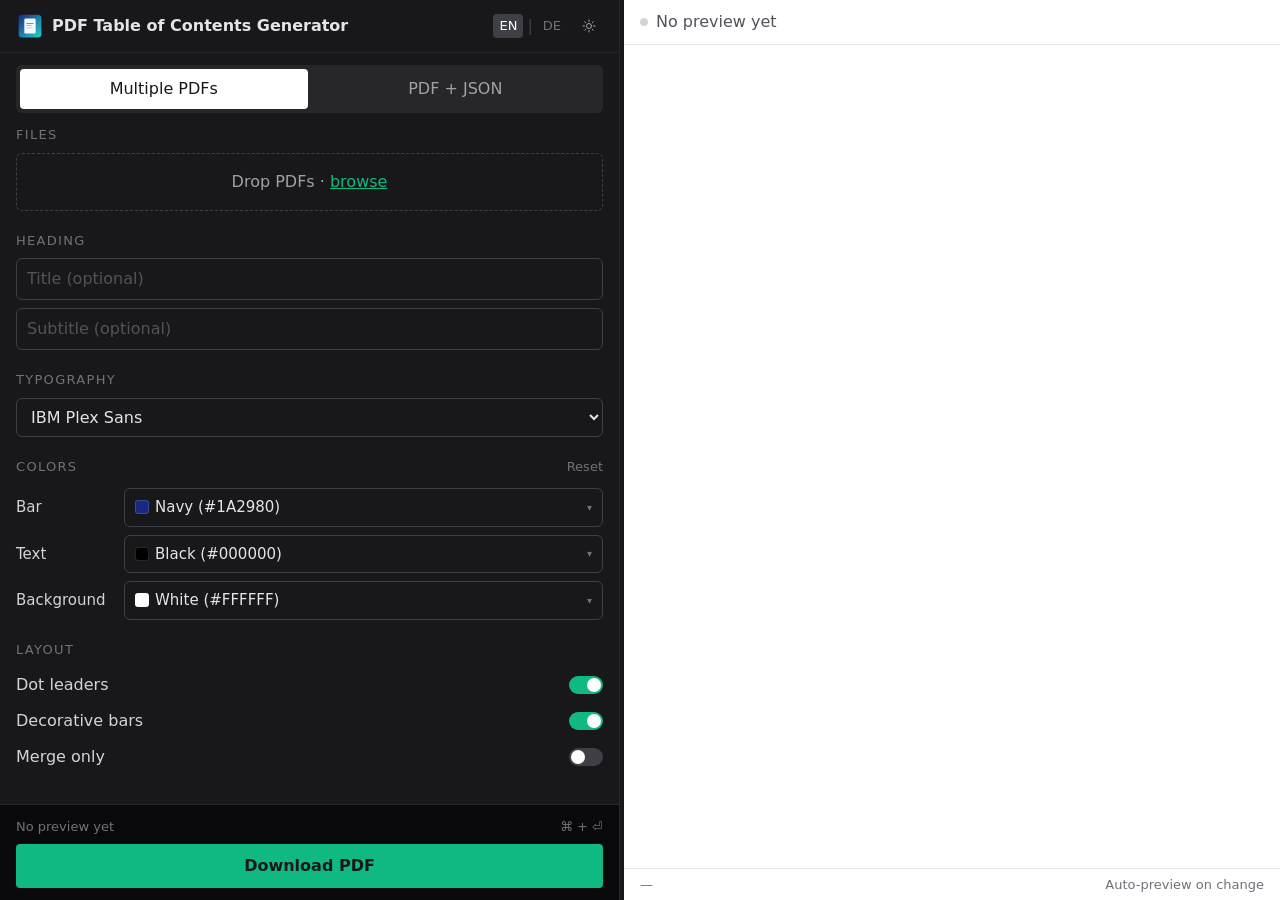
==== static/index.html @ e1a23276 "Initial commit: TOC Service Web service that generates clickable tables of contents for PDF collecti" ====
<!DOCTYPE html>
<html lang="en">
<head>
  <meta charset="UTF-8">
  <meta name="viewport" content="width=device-width, initial-scale=1.0">
  <title>PDF Table of Contents Generator</title>
  <link rel="icon" type="image/svg+xml" href="/static/logos/logo3a.svg">
  <script src="/static/tailwindcss.js"></script>
  <script>
    tailwind.config = {
      safelist: ['bg-accent-600', 'text-accent-600', 'border-accent-600', 'ring-accent-500'],
      theme: { extend: { colors: {
        accent: {
          50:'var(--c-accent-50)', 100:'var(--c-accent-100)', 500:'var(--c-accent-500)',
          600:'var(--c-accent-600)', 700:'var(--c-accent-700)', 800:'var(--c-accent-800)',
        },
        base: {
          50:'var(--c-base-50)', 100:'var(--c-base-100)', 200:'var(--c-base-200)',
          300:'var(--c-base-300)', 400:'var(--c-base-400)', 500:'var(--c-base-500)',
          600:'var(--c-base-600)', 700:'var(--c-base-700)', 800:'var(--c-base-800)', 900:'var(--c-base-900)',
        },
      }}}
    }
  </script>
  <style>
    /* Default: dark sidebar (standard Studio look) */
    :root {
      --c-accent-50:#ecfdf5;--c-accent-100:#d1fae5;--c-accent-500:#10b981;
      --c-accent-600:#059669;--c-accent-700:#047857;--c-accent-800:#065f46;
      --c-base-50:#fafafa;--c-base-100:#f4f4f5;--c-base-200:#e4e4e7;--c-base-300:#d4d4d8;
      --c-base-400:#a1a1aa;--c-base-500:#71717a;--c-base-600:#52525b;
      --c-base-700:#3f3f46;--c-base-800:#27272a;--c-base-900:#18181b;
      --c-sidebar-accent:#10b981;
    }
    .theme-light { --c-sidebar-accent:#059669; }

    /* Light-mode sidebar surface overrides */
    .theme-light aside {
      background:#ffffff !important; color:#18181b;
      border-color:#e4e4e7 !important;
    }
    .theme-light aside .border-zinc-800 { border-color:#e4e4e7; }
    .theme-light aside .border-zinc-700 { border-color:#d4d4d8; }
    .theme-light aside .bg-zinc-800 { background:#f4f4f5; }
    .theme-light aside .bg-zinc-900 { background:#ffffff; }
    .theme-light aside .bg-zinc-950 { background:#fafafa; }
    .theme-light aside .text-zinc-200 { color:#27272a; }
    .theme-light aside .text-zinc-300 { color:#3f3f46; }
    .theme-light aside .text-zinc-400 { color:#52525b; }
    .theme-light aside .text-zinc-500 { color:#71717a; }
    .theme-light aside .text-zinc-600 { color:#a1a1aa; }
    .theme-light aside .text-zinc-700 { color:#d4d4d8; }
    .theme-light aside .hover\:text-zinc-300:hover { color:#3f3f46; }
    .theme-light aside .hover\:text-zinc-200:hover { color:#18181b; }
    .theme-light aside .hover\:text-white:hover { color:#18181b; }
    .theme-light aside .hover\:bg-zinc-800:hover { background:#f4f4f5; }
    .theme-light .ipt { background:#ffffff; border-color:#d4d4d8; color:#18181b; }
    .theme-light .ipt::placeholder { color:#a1a1aa; }
    .theme-light .hex-input { background:#ffffff; border-color:#d4d4d8; color:#18181b; }
    .theme-light .hex-input::placeholder { color:#d4d4d8; }
    .theme-light .title-input { background:#ffffff; color:#18181b; }
    .theme-light .seg.active { background:#18181b; color:#ffffff; }
    .theme-light .file-row.editing { background:#f4f4f5; }
    .theme-light .drop-zone.drag-over { background:rgba(0,0,0,.04); }
    .theme-light .switch .slider { background:#e4e4e7; }
    .theme-light .switch input:checked + .slider:before { background:#ffffff; }
    .theme-light #divider { background:#e4e4e7; }
    .theme-light #divider:hover, .theme-light #divider.dragging { background:#059669; }
    .theme-light .file-row.has-custom .file-title { color:#059669; }
    .theme-light #btn-preview-mobile { background:#f4f4f5 !important; color:#18181b !important; border-color:#d4d4d8 !important; }
    body { font-family: ui-sans-serif, system-ui, -apple-system, "Segoe UI", Roboto, sans-serif; }
    html, body { overflow: hidden; height: 100%; }
    .seg.active { background:#fff; color:#18181b; }
    .seg-accent { color: var(--c-sidebar-accent); }
    .ring-sidebar { box-shadow: 0 0 0 2px var(--c-sidebar-accent); }
    .file-item.dragging { opacity: .4; }
    .file-item.drag-over-item { border-top: 2px solid var(--c-sidebar-accent); }
    .drag-handle { cursor: grab; user-select: none; }
    .drag-handle:active { cursor: grabbing; }
    .drop-zone.drag-over { border-color: var(--c-sidebar-accent); background-color: rgba(255,255,255,.04); }
    .scroll::-webkit-scrollbar { width: 8px; height: 8px; }
    .scroll::-webkit-scrollbar-thumb { background: #3f3f46; border-radius: 4px; }
    .scroll::-webkit-scrollbar-thumb:hover { background: #52525b; }

    /* Sidebar input styling (dark) */
    .ipt {
      background: #18181b;
      border: 1px solid #3f3f46;
      color: #e4e4e7;
      border-radius: 6px;
      padding: 8px 10px;
      font-size: 16px;
      width: 100%;
      transition: border-color .15s, box-shadow .15s;
    }
    .ipt:focus { outline: none; border-color: var(--c-sidebar-accent); box-shadow: 0 0 0 1px var(--c-sidebar-accent); }
    .ipt::placeholder { color: #52525b; }

    .file-row.editing { background: #18181b; }
    .file-row.has-custom .file-title { color: var(--c-sidebar-accent); }
    .file-row .pencil {
      color: #71717a;
      padding: 4px; border-radius: 4px;
      transition: color .12s, background .12s;
      display: inline-flex; align-items: center;
    }
    .file-row .pencil:hover { background: #27272a; color: #fff; }
    .theme-light .file-row .pencil { color: #71717a; }
    .theme-light .file-row .pencil:hover { background: #e4e4e7; color: #18181b; }
    .title-input {
      background: #0a0a0a; border: 1px solid var(--c-sidebar-accent); color: #fff;
      border-radius: 3px; padding: 3px 6px; font-size: 15px;
      width: 100%; font-family: inherit;
    }
    .title-input:focus { outline: none; }

    /* Resizable sidebar (desktop only) */
    :root { --sidebar-w: 620px; }
    @media (min-width: 768px) {
      #sidebar {
        width: var(--sidebar-w);
        flex: 0 0 var(--sidebar-w);
        min-width: 380px;
        max-width: 80vw;
      }
      #divider {
        width: 4px; flex-shrink: 0;
        background: #18181b;
        cursor: col-resize;
        transition: background .12s;
        position: relative;
      }
      #divider:hover, #divider.dragging { background: var(--c-sidebar-accent); }
      #divider::after {
        content: ''; position: absolute; inset: 0 -4px;
      } /* widens hit-area without changing layout */
    }
    body.col-resizing { cursor: col-resize !important; user-select: none; }
    body.col-resizing iframe { pointer-events: none; }

    .hex-input {
      background: #18181b; border: 1px solid #3f3f46; color: #e4e4e7;
      border-radius: 4px; padding: 4px 7px; font-size: 13px;
      font-family: ui-monospace, "JetBrains Mono", "SF Mono", Menlo, monospace;
      width: 100px; text-transform: uppercase;
    }
    .hex-input:focus { outline: none; border-color: var(--c-sidebar-accent); }
    .hex-input.invalid { border-color: #ef4444; }
    .hex-input.in-use { border-color: var(--c-sidebar-accent); }
    .hex-input::placeholder { color: #3f3f46; text-transform: none; }

    .color-row { display: flex; align-items: center; gap: 8px; }
    .color-row .c-label { flex: 0 0 100px; font-size: 15px; color: #d4d4d8; }
    .theme-light .color-row .c-label { color: #3f3f46; }

    /* Custom color dropdown */
    .cd { position: relative; flex: 1 1 auto; min-width: 0; }
    .cd-trigger {
      display: flex; align-items: center; gap: 6px;
      width: 100%; padding: 7px 10px;
      background: #18181b; border: 1px solid #3f3f46; color: #e4e4e7;
      border-radius: 6px; font-size: 15px; text-align: left;
      transition: border-color .12s, box-shadow .12s;
      cursor: pointer;
    }
    .cd-trigger.open, .cd-trigger:focus {
      outline: none; border-color: var(--c-sidebar-accent);
      box-shadow: 0 0 0 1px var(--c-sidebar-accent);
    }
    .cd-swatch {
      flex-shrink: 0; width: 14px; height: 14px; border-radius: 3px;
      border: 1px solid rgba(255,255,255,.15);
      background-color: #000;
    }
    .cd-swatch-custom {
      background: repeating-conic-gradient(#a1a1aa 0% 25%, #3f3f46 0% 50%) 50% / 8px 8px;
    }
    .cd-label-text {
      flex: 1; min-width: 0;
      overflow: hidden; text-overflow: ellipsis; white-space: nowrap;
    }
    .cd-caret { color: #71717a; font-size: 10px; flex-shrink: 0; }
    .cd-menu {
      position: absolute; top: calc(100% + 4px); left: 0;
      min-width: 100%; max-width: 280px; max-height: 260px;
      overflow-y: auto; z-index: 30;
      background: #09090b; border: 1px solid #3f3f46; border-radius: 6px;
      padding: 4px 0; margin: 0; list-style: none;
      box-shadow: 0 12px 28px -8px rgba(0,0,0,.6);
    }
    .cd-menu.open-up { top: auto; bottom: calc(100% + 4px); }
    .cd-option {
      display: flex; align-items: center; gap: 8px;
      padding: 7px 12px; font-size: 15px; cursor: pointer;
      color: #d4d4d8; white-space: nowrap;
    }
    .cd-option:hover { background: #27272a; color: #fff; }
    .cd-option.selected { background: rgba(16,185,129,.14); color: #fff; }
    .cd-option .cd-swatch { width: 12px; height: 12px; }
    .cd-option .cd-hex {
      margin-left: auto; font-size: 12px; color: #71717a;
      font-family: ui-monospace, "JetBrains Mono", "SF Mono", Menlo, monospace;
    }

    /* Light theme */
    .theme-light .cd-trigger { background: #ffffff; border-color: #d4d4d8; color: #18181b; }
    .theme-light .cd-swatch { border-color: rgba(0,0,0,.15); }
    .theme-light .cd-caret { color: #a1a1aa; }
    .theme-light .cd-menu { background: #ffffff; border-color: #d4d4d8; box-shadow: 0 12px 28px -8px rgba(0,0,0,.2); }
    .theme-light .cd-option { color: #3f3f46; }
    .theme-light .cd-option:hover { background: #f4f4f5; color: #18181b; }
    .theme-light .cd-option.selected { background: rgba(5,150,105,.12); color: #18181b; }
    .theme-light .cd-option .cd-hex { color: #a1a1aa; }

    /* Toggle switch */
    .switch { position: relative; display: inline-block; width: 34px; height: 18px; flex-shrink: 0; }
    .switch input { opacity: 0; width: 0; height: 0; }
    .switch .slider {
      position: absolute; inset: 0; background: #3f3f46; border-radius: 999px;
      transition: background .15s; cursor: pointer;
    }
    .switch .slider:before {
      content: ''; position: absolute; top: 2px; left: 2px;
      height: 14px; width: 14px; background: #fff; border-radius: 50%;
      transition: transform .15s;
    }
    .switch input:checked + .slider { background: var(--c-sidebar-accent); }
    .switch input:checked + .slider:before { transform: translateX(16px); }
    .theme-mono .switch input:checked + .slider:before { background: #18181b; }

    /* Mobile sheet for preview */
    @media (max-width: 767px) {
      .preview-sheet {
        position: fixed; inset: 0; z-index: 50;
        transform: translateY(100%); transition: transform .25s ease;
        background: var(--c-base-100);
      }
      .preview-sheet.open { transform: translateY(0); }
    }
  </style>
</head>
<body class="bg-zinc-950">

  <div class="flex flex-col md:flex-row h-screen">

    <!-- ───────── Sidebar ───────── -->
    <aside id="sidebar" class="w-full bg-zinc-900 text-zinc-200 flex flex-col h-full border-r border-zinc-800">

      <!-- Header -->
      <div class="px-4 py-3 border-b border-zinc-800 flex items-center justify-between">
        <a href="/" class="flex items-center gap-2 hover:opacity-80 transition">
          <img src="/static/logos/logo3a.svg" alt="" class="h-7 w-7">
          <p class="text-base font-semibold leading-tight" data-i18n="appTitle"></p>
        </a>
        <div class="flex items-center gap-1">
          <button onclick="setLang('en')" id="lang-en" class="px-1.5 py-0.5 text-[13px] font-medium rounded text-zinc-500">EN</button>
          <span class="text-zinc-700 text-base">|</span>
          <button onclick="setLang('de')" id="lang-de" class="px-1.5 py-0.5 text-[13px] font-medium rounded text-zinc-500">DE</button>
          <button onclick="toggleTheme()" id="theme-toggle"
            class="ml-1 p-1.5 rounded text-zinc-400 hover:text-white hover:bg-zinc-800 transition" title="Toggle dark/light">
            <svg id="theme-icon-sun" class="h-4 w-4" fill="none" stroke="currentColor" viewBox="0 0 24 24" stroke-width="1.5">
              <path stroke-linecap="round" stroke-linejoin="round" d="M12 3v2.25m6.364.386-1.591 1.591M21 12h-2.25m-.386 6.364-1.591-1.591M12 18.75V21m-4.773-4.227-1.591 1.591M5.25 12H3m4.227-4.773L5.636 5.636M15.75 12a3.75 3.75 0 1 1-7.5 0 3.75 3.75 0 0 1 7.5 0Z"/>
            </svg>
            <svg id="theme-icon-moon" class="h-4 w-4 hidden" fill="none" stroke="currentColor" viewBox="0 0 24 24" stroke-width="1.5">
              <path stroke-linecap="round" stroke-linejoin="round" d="M21.752 15.002A9.72 9.72 0 0 1 18 15.75c-5.385 0-9.75-4.365-9.75-9.75 0-1.33.266-2.597.748-3.752A9.753 9.753 0 0 0 3 11.25C3 16.635 7.365 21 12.75 21a9.753 9.753 0 0 0 9.002-5.998Z"/>
            </svg>
          </button>
        </div>
      </div>

      <!-- Mode segmented control -->
      <div class="px-4 py-3">
        <div class="grid grid-cols-2 gap-1 p-1 rounded-md bg-zinc-800 text-base font-medium">
          <button class="seg active py-2 rounded transition" data-mode="a" onclick="setMode('a')" data-i18n="modeA"></button>
          <button class="seg py-2 rounded text-zinc-400 transition" data-mode="b" onclick="setMode('b')" data-i18n="modeB"></button>
        </div>
      </div>

      <!-- Scrollable config -->
      <div class="flex-1 overflow-y-auto px-4 pb-4 space-y-5 scroll">

        <!-- ─── Mode A: file list ─── -->
        <section data-mode-panel="a">
          <div class="flex items-center justify-between mb-2">
            <h3 class="text-[13px] uppercase tracking-widest text-zinc-500" data-i18n="filesHeading"></h3>
            <span id="files-meta" class="text-[13px] text-zinc-500"></span>
          </div>
          <div id="dropzone" class="drop-zone border border-dashed border-zinc-700 rounded-md p-4 text-center text-base text-zinc-400 hover:border-zinc-500 cursor-pointer transition"
               onclick="document.getElementById('fileinput').click()">
            <span data-i18n="dropHere"></span> · <span class="text-[var(--c-sidebar-accent)] underline" data-i18n="browse"></span>
          </div>
          <input type="file" id="fileinput" multiple accept=".pdf" class="hidden" onchange="handleFiles(this.files)">
          <ul id="files" class="mt-2 space-y-0.5 text-base"></ul>
          <div id="files-actions" class="hidden mt-2 flex items-center justify-between text-[13px] text-zinc-500">
            <div class="flex items-center gap-1.5">
              <span data-i18n="sortLabel"></span>
              <button onclick="sortFiles('az')" class="px-1.5 py-0.5 rounded border border-zinc-700 hover:border-zinc-500 hover:text-zinc-300">A→Z</button>
              <button onclick="sortFiles('za')" class="px-1.5 py-0.5 rounded border border-zinc-700 hover:border-zinc-500 hover:text-zinc-300">Z→A</button>
            </div>
            <button onclick="clearFiles()" class="text-red-400 hover:text-red-300" data-i18n="removeAll"></button>
          </div>
        </section>

        <!-- ─── Mode B: PDF + JSON ─── -->
        <section data-mode-panel="b" class="hidden space-y-3">
          <div>
            <label class="block text-[13px] uppercase tracking-widest text-zinc-500 mb-1.5" data-i18n="labelPdfFile"></label>
            <input type="file" id="fileinput-pdf" accept=".pdf" onchange="onModeBChange()"
              class="block w-full text-base text-zinc-400 file:mr-2 file:py-1.5 file:px-3 file:rounded file:border-0 file:text-base file:bg-zinc-700 file:text-zinc-200 hover:file:bg-zinc-600">
          </div>
          <div>
            <label class="block text-[13px] uppercase tracking-widest text-zinc-500 mb-1.5" data-i18n="labelJsonFile"></label>
            <input type="file" id="fileinput-json" accept=".json" onchange="onModeBChange()"
              class="block w-full text-base text-zinc-400 file:mr-2 file:py-1.5 file:px-3 file:rounded file:border-0 file:text-base file:bg-zinc-700 file:text-zinc-200 hover:file:bg-zinc-600">
            <p class="text-[13px] text-zinc-600 mt-1 font-mono">[{"title": "...", "page": 1}]</p>
          </div>
        </section>

        <!-- ─── Heading ─── -->
        <section>
          <h3 class="text-[13px] uppercase tracking-widest text-zinc-500 mb-2" data-i18n="headingHeading"></h3>
          <input type="text" id="title" class="ipt" data-i18n-placeholder="placeholderTitle">
          <input type="text" id="subtitle" class="ipt mt-2" data-i18n-placeholder="placeholderSubtitle">
        </section>

        <!-- ─── Typography ─── -->
        <section>
          <h3 class="text-[13px] uppercase tracking-widest text-zinc-500 mb-2" data-i18n="typographyHeading"></h3>
          <select id="font" class="ipt">
            <option value="IBM Plex Sans">IBM Plex Sans</option>
            <option value="Inter">Inter</option>
            <option value="Roboto">Roboto</option>
          </select>
        </section>

        <!-- ─── Colors ─── -->
        <section>
          <div class="flex items-center justify-between mb-3">
            <h3 class="text-[13px] uppercase tracking-widest text-zinc-500" data-i18n="colorsHeading"></h3>
            <button type="button" onclick="resetColors()" class="text-[13px] text-zinc-500 hover:text-zinc-200 underline-offset-2 hover:underline transition" data-i18n="btnResetColors"></button>
          </div>

          <div class="space-y-2">
            <div class="color-row">
              <span class="c-label" data-i18n="colorBar"></span>
              <div class="cd" id="cd-line">
                <button type="button" class="cd-trigger" onclick="toggleDropdown('line', event)">
                  <span class="cd-swatch"></span>
                  <span class="cd-label-text"></span>
                  <span class="cd-caret">▾</span>
                </button>
                <ul class="cd-menu hidden"></ul>
              </div>
              <input id="custom-line" type="text" maxlength="7" placeholder="#FF5500"
                     class="hex-input hidden" oninput="onCustomHex('line', this.value)">
            </div>
            <div class="color-row">
              <span class="c-label" data-i18n="colorText"></span>
              <div class="cd" id="cd-fc">
                <button type="button" class="cd-trigger" onclick="toggleDropdown('fc', event)">
                  <span class="cd-swatch"></span>
                  <span class="cd-label-text"></span>
                  <span class="cd-caret">▾</span>
                </button>
                <ul class="cd-menu hidden"></ul>
              </div>
              <input id="custom-fc" type="text" maxlength="7" placeholder="#333333"
                     class="hex-input hidden" oninput="onCustomHex('fc', this.value)">
            </div>
            <div class="color-row">
              <span class="c-label" data-i18n="colorBg"></span>
              <div class="cd" id="cd-bg">
                <button type="button" class="cd-trigger" onclick="toggleDropdown('bg', event)">
                  <span class="cd-swatch"></span>
                  <span class="cd-label-text"></span>
                  <span class="cd-caret">▾</span>
                </button>
                <ul class="cd-menu hidden"></ul>
              </div>
              <input id="custom-bg" type="text" maxlength="7" placeholder="#F3F4F6"
                     class="hex-input hidden" oninput="onCustomHex('bg', this.value)">
            </div>
          </div>
        </section>

        <!-- ─── Layout toggles ─── -->
        <section>
          <h3 class="text-[13px] uppercase tracking-widest text-zinc-500 mb-2" data-i18n="layoutHeading"></h3>
          <label class="flex items-center justify-between py-1.5 text-base cursor-pointer">
            <span class="text-zinc-300" data-i18n="labelDots"></span>
            <span class="switch"><input type="checkbox" id="dots" checked onchange="schedulePreview()"><span class="slider"></span></span>
          </label>
          <label class="flex items-center justify-between py-1.5 text-base cursor-pointer">
            <span class="text-zinc-300" data-i18n="labelLines"></span>
            <span class="switch"><input type="checkbox" id="lines" checked onchange="schedulePreview()"><span class="slider"></span></span>
          </label>
          <label class="flex items-center justify-between py-1.5 text-base cursor-pointer" data-mode-panel="a">
            <span class="text-zinc-300" data-i18n="labelMergeOnly"></span>
            <span class="switch"><input type="checkbox" id="merge-only" onchange="schedulePreview()"><span class="slider"></span></span>
          </label>
        </section>
      </div>

      <!-- Action bar -->
      <div class="px-4 py-3 border-t border-zinc-800 bg-zinc-950">
        <div class="flex items-center justify-between mb-2 text-[13px] text-zinc-500">
          <span id="preview-status">—</span>
          <span class="hidden md:inline">⌘ + ⏎</span>
        </div>
        <div class="flex gap-2">
          <button id="btn-preview-mobile" class="md:hidden flex-1 py-2 rounded text-base font-medium bg-zinc-800 text-zinc-200 border border-zinc-700"
                  onclick="openPreviewSheet()" data-i18n="btnShowPreview"></button>
          <button id="btn-generate" onclick="downloadCurrent()" disabled
            class="flex-1 py-2.5 rounded font-semibold text-base transition disabled:bg-zinc-700 disabled:text-zinc-500 disabled:cursor-not-allowed"
            style="background: var(--c-sidebar-accent); color: #18181b;"
            data-i18n="btnDownload"></button>
        </div>
      </div>
    </aside>

    <!-- Resize handle (desktop only) -->
    <div id="divider" class="hidden md:block" title="Drag to resize · double-click to reset"></div>

    <!-- ───────── Preview canvas ───────── -->
    <main id="canvas" class="hidden md:flex flex-1 bg-base-100 flex-col preview-sheet md:relative md:transform-none">

      <div class="px-4 py-2.5 bg-white border-b border-base-200 flex items-center justify-between text-base">
        <div class="flex items-center gap-2 text-base-600 min-w-0">
          <span id="preview-dot" class="h-2 w-2 rounded-full bg-base-300 flex-shrink-0"></span>
          <span id="preview-label" data-i18n="previewIdle" class="truncate"></span>
        </div>
        <div class="flex items-center gap-3 flex-shrink-0">
          <span id="preview-info" class="text-base-400"></span>
          <button class="md:hidden flex items-center gap-1 px-3 py-1.5 -my-1 rounded-md bg-base-100 hover:bg-base-200 text-base-700 font-medium"
                  onclick="closePreviewSheet()" aria-label="Close preview">
            <svg class="h-4 w-4" fill="none" stroke="currentColor" viewBox="0 0 24 24" stroke-width="2">
              <path stroke-linecap="round" stroke-linejoin="round" d="M6 18 18 6M6 6l12 12"/>
            </svg>
            <span data-i18n="btnClose"></span>
          </button>
        </div>
      </div>

      <div class="flex-1 relative bg-base-200">
        <!-- Empty state -->
        <div id="preview-empty" class="absolute inset-0 flex flex-col items-center justify-center text-center text-base-500 px-8">
          <svg class="h-14 w-14 text-base-300 mb-4" fill="none" stroke="currentColor" viewBox="0 0 24 24" stroke-width="1.2">
            <path stroke-linecap="round" stroke-linejoin="round" d="M9 12h6m-6 4h6m2 5H7a2 2 0 0 1-2-2V5a2 2 0 0 1 2-2h7l5 5v11a2 2 0 0 1-2 2Z"/>
          </svg>
          <p class="text-base" data-i18n="previewEmptyTitle"></p>
          <p class="text-base text-base-400 mt-1" data-i18n="previewEmptyHint"></p>
        </div>

        <!-- Loading overlay -->
        <div id="preview-loading" class="hidden absolute inset-0 z-10 flex items-center justify-center bg-base-200/70 backdrop-blur-sm">
          <div class="flex items-center gap-2 px-4 py-2 rounded-full bg-white shadow text-base text-base-700">
            <svg class="animate-spin h-4 w-4 text-accent-600" fill="none" viewBox="0 0 24 24">
              <circle class="opacity-25" cx="12" cy="12" r="10" stroke="currentColor" stroke-width="4"/>
              <path class="opacity-75" fill="currentColor" d="M4 12a8 8 0 0 1 8-8V0C5.373 0 0 5.373 0 12h4Z"/>
            </svg>
            <span data-i18n="rendering"></span>
          </div>
        </div>

        <!-- Error -->
        <div id="preview-error" class="hidden absolute inset-0 flex items-center justify-center px-6">
          <div class="max-w-md w-full bg-red-50 border border-red-200 text-red-800 rounded-lg p-4 text-base">
            <p class="font-semibold mb-1" data-i18n="errorTitle"></p>
            <p id="preview-error-msg" class="text-red-700"></p>
          </div>
        </div>

        <!-- The PDF iframe -->
        <iframe id="preview-frame" class="absolute inset-0 w-full h-full bg-white" title="PDF preview"></iframe>
      </div>

      <div class="px-4 py-1.5 bg-white border-t border-base-200 text-[13px] text-base-500 flex items-center justify-between">
        <span id="footer-stats">—</span>
        <span data-i18n="autoPreview"></span>
      </div>
    </main>
  </div>

  <script>
    // ══════════════ i18n ══════════════
    const i18n = {
      en: {
        modeA: 'Multiple PDFs', modeB: 'PDF + JSON',
        filesHeading: 'Files', headingHeading: 'Heading', typographyHeading: 'Typography',
        colorsHeading: 'Colors', layoutHeading: 'Layout',
        colorBar: 'Bar', colorBg: 'Background', colorText: 'Text',
        labelDots: 'Dot leaders', labelLines: 'Decorative bars', labelMergeOnly: 'Merge only',
        dropHere: 'Drop PDFs', browse: 'browse', sortLabel: 'Sort', removeAll: 'Remove all',
        placeholderTitle: 'Title (optional)', placeholderSubtitle: 'Subtitle (optional)',
        labelPdfFile: 'PDF file', labelJsonFile: 'JSON entries',
        previewIdle: 'No preview yet', previewRendering: 'Rendering preview…',
        previewReady: 'Preview is current', previewStale: 'Changes pending — re-rendering…',
        previewEmptyTitle: 'Add files to see a live preview',
        previewEmptyHint: 'Every change re-renders the actual PDF',
        rendering: 'Rendering preview', errorTitle: 'Render failed',
        autoPreview: 'Auto-preview on change', btnDownload: 'Download PDF',
        btnShowPreview: 'Show preview', btnClose: 'Close',
        colorCustom: 'Custom…', btnResetColors: 'Reset',
        appTitle: 'PDF Table of Contents Generator',
        statusFiles: (n, mb) => `${n} file${n===1?'':'s'} · ${mb}`,
        fallback: 'inhaltsverzeichnis.pdf',
      },
      de: {
        modeA: 'Mehrere PDFs', modeB: 'PDF + JSON',
        filesHeading: 'Dateien', headingHeading: 'Überschrift', typographyHeading: 'Typografie',
        colorsHeading: 'Farben', layoutHeading: 'Layout',
        colorBar: 'Balken', colorBg: 'Hintergrund', colorText: 'Text',
        labelDots: 'Punktlinie', labelLines: 'Zierbalken', labelMergeOnly: 'Nur zusammenführen',
        dropHere: 'PDFs ablegen', browse: 'durchsuchen', sortLabel: 'Sortieren', removeAll: 'Alle entfernen',
        placeholderTitle: 'Titel (optional)', placeholderSubtitle: 'Untertitel (optional)',
        labelPdfFile: 'PDF-Datei', labelJsonFile: 'JSON-Einträge',
        previewIdle: 'Noch keine Vorschau', previewRendering: 'Vorschau wird erstellt…',
        previewReady: 'Vorschau ist aktuell', previewStale: 'Änderungen offen — neu rendern…',
        previewEmptyTitle: 'Dateien hinzufügen für Live-Vorschau',
        previewEmptyHint: 'Jede Änderung rendert das echte PDF',
        rendering: 'Vorschau wird erstellt', errorTitle: 'Render-Fehler',
        autoPreview: 'Auto-Vorschau bei Änderung', btnDownload: 'PDF herunterladen',
        btnShowPreview: 'Vorschau anzeigen', btnClose: 'Schließen',
        colorCustom: 'Eigene…', btnResetColors: 'Zurücksetzen',
        appTitle: 'PDF Inhaltsverzeichnis-Generator',
        statusFiles: (n, mb) => `${n} Datei${n===1?'':'en'} · ${mb}`,
        fallback: 'inhaltsverzeichnis.pdf',
      },
    };
    let currentLang = localStorage.getItem('toc-lang') || 'en';
    function t(k){ const v = i18n[currentLang]?.[k]; return v ?? i18n.en[k] ?? k; }
    function applyTranslations() {
      document.querySelectorAll('[data-i18n]').forEach(el => {
        const k = el.getAttribute('data-i18n'); const v = t(k);
        if (typeof v === 'string') el.textContent = v;
      });
      document.querySelectorAll('[data-i18n-placeholder]').forEach(el => {
        el.placeholder = t(el.getAttribute('data-i18n-placeholder'));
      });
      document.title = t('appTitle');
    }
    function setLang(l) {
      currentLang = l; localStorage.setItem('toc-lang', l);
      document.documentElement.lang = l;
      applyTranslations(); updateLangButtons(); updateStatus(); renderFileList();
      refreshColorLabels();
      schedulePreview();
    }
    function updateLangButtons() {
      const en = document.getElementById('lang-en'), de = document.getElementById('lang-de');
      const active = 'text-white bg-zinc-700', idle = 'text-zinc-500 hover:text-zinc-300';
      [en, de].forEach(b => b.className = b.className.replace(/text-\S+|bg-\S+|hover:text-\S+/g,'').trim());
      en.classList.add(...(currentLang==='en'?active.split(' '):idle.split(' ')));
      de.classList.add(...(currentLang==='de'?active.split(' '):idle.split(' ')));
      en.classList.add('px-1.5','py-0.5','text-[13px]','font-medium','rounded');
      de.classList.add('px-1.5','py-0.5','text-[13px]','font-medium','rounded');
    }

    // ══════════════ Theme (dark / light) ══════════════
    function toggleTheme() {
      const isLight = document.body.classList.toggle('theme-light');
      localStorage.setItem('toc-theme', isLight ? 'light' : 'dark');
      updateThemeIcon();
    }
    function applyStoredTheme() {
      const stored = localStorage.getItem('toc-theme');
      if (stored === 'light') {
        document.body.classList.add('theme-light');
      } else if (stored === 'mono' || stored === 'emerald') {
        // Old keys from the previous emerald/mono toggle — discard
        localStorage.removeItem('toc-theme');
      }
      updateThemeIcon();
    }
    function updateThemeIcon() {
      const isLight = document.body.classList.contains('theme-light');
      // Show the icon of what the next click will give you:
      //   dark mode → sun (click → light)
      //   light mode → moon (click → dark)
      document.getElementById('theme-icon-sun').classList.toggle('hidden', isLight);
      document.getElementById('theme-icon-moon').classList.toggle('hidden', !isLight);
    }

    // ══════════════ State ══════════════
    let mode = 'a';
    let selectedFiles = [];
    let pdfFile = null, jsonFile = null;
    const DEFAULT_COLORS = { line: '#1A2980', bg: '#FFFFFF', fc: '#000000' };
    const colors = {
      line: { selected: DEFAULT_COLORS.line },
      bg:   { selected: DEFAULT_COLORS.bg },
      fc:   { selected: DEFAULT_COLORS.fc },
    };

    function resetColors() {
      for (const group of ['line', 'bg', 'fc']) {
        colors[group].selected = DEFAULT_COLORS[group];
        const custom = document.getElementById('custom-' + group);
        custom.value = ''; custom.classList.add('hidden');
        custom.classList.remove('invalid', 'in-use');
        markSelected(group, DEFAULT_COLORS[group]);
        updateTrigger(group);
      }
      closeDropdowns();
      schedulePreview();
    }
    const PRESETS = {
      line: ['#1A2980','#000000','#2563EB','#0891B2','#059669','#65A30D','#CA8A04','#EA580C','#DC2626','#9333EA','#E84466','#4B5563','#FFFFFF'],
      bg:   ['#FFFFFF','#F3F4F6','#FFFBEB','#EFF6FF','#F0FDF4','#FDF2F8','#F5F3FF','#ECFDF5','#000000'],
      fc:   ['#000000','#FFFFFF','#1A2980','#2563EB','#0891B2','#059669','#DC2626','#9333EA','#4B5563'],
    };

    const COLOR_NAMES = {
      '#1A2980':'Navy','#000000':'Black','#FFFFFF':'White','#2563EB':'Blue',
      '#0891B2':'Teal','#059669':'Green','#65A30D':'Lime','#CA8A04':'Gold',
      '#EA580C':'Orange','#DC2626':'Red','#9333EA':'Purple','#E84466':'Pink',
      '#4B5563':'Gray',
      '#F3F4F6':'Light Gray','#FFFBEB':'Cream','#EFF6FF':'Light Blue',
      '#F0FDF4':'Light Green','#FDF2F8':'Light Pink','#F5F3FF':'Light Purple',
      '#ECFDF5':'Mint',
    };

    function initColorDropdown(group) {
      const cd = document.getElementById('cd-' + group);
      const menu = cd.querySelector('.cd-menu');
      menu.innerHTML = '';
      for (const hex of PRESETS[group]) {
        const li = document.createElement('li');
        li.className = 'cd-option';
        li.dataset.value = hex;
        li.innerHTML = `
          <span class="cd-swatch" style="background:${hex}"></span>
          <span>${COLOR_NAMES[hex] || hex}</span>
          <span class="cd-hex">${hex}</span>`;
        li.addEventListener('click', () => onOptionPick(group, hex));
        menu.appendChild(li);
      }
      const liCustom = document.createElement('li');
      liCustom.className = 'cd-option cd-option-custom';
      liCustom.dataset.value = '_custom';
      liCustom.innerHTML = `
        <span class="cd-swatch cd-swatch-custom"></span>
        <span class="cd-option-custom-label">${t('colorCustom')}</span>`;
      liCustom.addEventListener('click', () => onOptionPick(group, '_custom'));
      menu.appendChild(liCustom);

      markSelected(group, colors[group].selected);
      updateTrigger(group);
    }

    function updateTrigger(group) {
      const cd = document.getElementById('cd-' + group);
      const swatch = cd.querySelector('.cd-trigger .cd-swatch');
      const label = cd.querySelector('.cd-trigger .cd-label-text');
      const hex = colors[group].selected;
      swatch.style.background = hex;
      const name = COLOR_NAMES[hex];
      label.textContent = name ? `${name} (${hex})` : hex;
    }

    function markSelected(group, value) {
      const cd = document.getElementById('cd-' + group);
      cd.querySelectorAll('.cd-option').forEach(li => {
        li.classList.toggle('selected', li.dataset.value === value);
      });
    }

    function toggleDropdown(group, e) {
      if (e) e.stopPropagation();
      const cd = document.getElementById('cd-' + group);
      const menu = cd.querySelector('.cd-menu');
      const trigger = cd.querySelector('.cd-trigger');
      const wasOpen = !menu.classList.contains('hidden');
      closeDropdowns();
      if (wasOpen) return;
      // Flip up if not enough space below
      const rect = trigger.getBoundingClientRect();
      menu.classList.toggle('open-up', window.innerHeight - rect.bottom < 280);
      menu.classList.remove('hidden');
      trigger.classList.add('open');
    }

    function closeDropdowns() {
      document.querySelectorAll('.cd-menu').forEach(m => m.classList.add('hidden'));
      document.querySelectorAll('.cd-trigger').forEach(t => t.classList.remove('open'));
    }

    document.addEventListener('click', e => {
      if (!e.target.closest('.cd')) closeDropdowns();
    });
    document.addEventListener('keydown', e => {
      if (e.key === 'Escape') closeDropdowns();
    });

    function onOptionPick(group, value) {
      closeDropdowns();
      const custom = document.getElementById('custom-' + group);
      if (value === '_custom') {
        custom.classList.remove('hidden');
        custom.focus();
        markSelected(group, '_custom');
      } else {
        custom.classList.add('hidden');
        custom.value = ''; custom.classList.remove('invalid', 'in-use');
        colors[group].selected = value;
        markSelected(group, value);
        updateTrigger(group);
        schedulePreview();
      }
    }

    function onCustomHex(group, raw) {
      const input = document.getElementById('custom-' + group);
      let val = raw.trim();
      if (val && !val.startsWith('#')) val = '#' + val;
      input.value = val;

      if (val === '') { input.classList.remove('invalid', 'in-use'); return; }
      if (!/^#[0-9A-Fa-f]{6}$/.test(val)) {
        input.classList.add('invalid'); input.classList.remove('in-use');
        return;
      }
      input.classList.remove('invalid'); input.classList.add('in-use');
      colors[group].selected = val.toUpperCase();
      markSelected(group, '_custom');
      updateTrigger(group);
      schedulePreview();
    }

    function refreshColorLabels() {
      for (const group of ['line', 'bg', 'fc']) {
        const cd = document.getElementById('cd-' + group);
        const lbl = cd.querySelector('.cd-option-custom-label');
        if (lbl) lbl.textContent = t('colorCustom');
      }
    }

    // ══════════════ Mode switching ══════════════
    function setMode(m) {
      mode = m;
      document.querySelectorAll('[data-mode]').forEach(b => {
        const active = b.dataset.mode === m;
        b.classList.toggle('active', active);
        b.classList.toggle('text-zinc-400', !active);
      });
      document.querySelectorAll('[data-mode-panel]').forEach(p => {
        p.classList.toggle('hidden', p.dataset.modePanel !== m);
      });
      updateStatus(); schedulePreview();
    }

    // ══════════════ Files (Mode A) ══════════════
    // selectedFiles items are { file: File, title: string|null }

    const dropzone = document.getElementById('dropzone');
    dropzone.addEventListener('dragover', e => { e.preventDefault(); dropzone.classList.add('drag-over'); });
    dropzone.addEventListener('dragleave', () => dropzone.classList.remove('drag-over'));
    dropzone.addEventListener('drop', e => {
      e.preventDefault(); dropzone.classList.remove('drag-over');
      const files = Array.from(e.dataTransfer.files).filter(f => f.name.toLowerCase().endsWith('.pdf'));
      if (files.length) { selectedFiles = [...selectedFiles, ...wrap(files)]; afterFilesChange(); }
    });
    function wrap(files) { return files.map(f => ({ file: f, title: null })); }
    function handleFiles(list) {
      const files = Array.from(list).filter(f => f.name.toLowerCase().endsWith('.pdf'));
      selectedFiles = [...selectedFiles, ...wrap(files)]; afterFilesChange();
    }
    function removeFile(i) { selectedFiles.splice(i, 1); afterFilesChange(); }
    function clearFiles() { selectedFiles = []; document.getElementById('fileinput').value = ''; afterFilesChange(); }
    function sortFiles(o) {
      selectedFiles.sort((a,b) => o==='az' ? a.file.name.localeCompare(b.file.name) : b.file.name.localeCompare(a.file.name));
      afterFilesChange();
    }
    function moveFile(from, to) {
      if (to < 0 || to >= selectedFiles.length) return;
      const [it] = selectedFiles.splice(from, 1);
      selectedFiles.splice(to, 0, it); afterFilesChange();
    }
    function afterFilesChange() { renderFileList(); updateStatus(); schedulePreview(); }

    // Mirror of server-side cleanTitle (toc_engine.go:279)
    function defaultTitle(filename) {
      const dot = filename.lastIndexOf('.');
      let name = dot > 0 ? filename.slice(0, dot) : filename;
      name = name.replace(/^\d+[\s\-_.]+/, '');     // strip leading numbers
      name = name.replace(/_/g, ' ');
      name = name.replace(/-/g, ' – ');
      return name.trim();
    }
    function displayTitle(item) { return item.title || defaultTitle(item.file.name); }

    let dragFrom = null;
    function renderFileList() {
      const ul = document.getElementById('files');
      const actions = document.getElementById('files-actions');
      if (!selectedFiles.length) { ul.innerHTML = ''; actions.classList.add('hidden'); return; }
      actions.classList.remove('hidden');
      ul.innerHTML = selectedFiles.map((item, i) => `
        <li class="file-item file-row flex items-center gap-1 px-1.5 py-1 rounded hover:bg-zinc-800 ${item.title ? 'has-custom' : ''}"
            draggable="true" data-i="${i}"
            ondragstart="onDragStart(event, ${i})" ondragover="onDragOver(event, ${i})"
            ondragleave="onDragLeave(event)" ondrop="onDrop(event, ${i})" ondragend="onDragEnd(event)">
          <span class="drag-handle text-zinc-600 text-base leading-none">⠿</span>
          <span class="file-title flex-1 truncate text-zinc-300 cursor-text"
                title="${esc(item.file.name)} — double-click or ✎ to rename"
                ondblclick="startEdit(${i})">${esc(displayTitle(item))}</span>
          <button onclick="startEdit(${i})" class="pencil" title="Rename" aria-label="Rename">
            <svg class="h-4 w-4" fill="none" stroke="currentColor" viewBox="0 0 24 24" stroke-width="1.8">
              <path stroke-linecap="round" stroke-linejoin="round" d="m16.862 4.487 1.687-1.688a1.875 1.875 0 1 1 2.652 2.652L10.582 16.07a4.5 4.5 0 0 1-1.897 1.13L6 18l.8-2.685a4.5 4.5 0 0 1 1.13-1.897L16.863 4.487Zm0 0L19.5 7.125"/>
            </svg>
          </button>
          <span class="text-[13px] text-zinc-500">${fmtSize(item.file.size)}</span>
          <button onclick="moveFile(${i},${i-1})" class="text-zinc-600 hover:text-zinc-300 px-0.5 ${i===0?'invisible':''}" title="Up">▲</button>
          <button onclick="moveFile(${i},${i+1})" class="text-zinc-600 hover:text-zinc-300 px-0.5 ${i===selectedFiles.length-1?'invisible':''}" title="Down">▼</button>
          <button onclick="removeFile(${i})" class="text-zinc-500 hover:text-red-400 px-1">×</button>
        </li>`).join('');
    }

    function startEdit(i) {
      const li = document.querySelector(`#files li[data-i="${i}"]`);
      if (!li || li.classList.contains('editing')) return;
      const span = li.querySelector('.file-title');
      const current = displayTitle(selectedFiles[i]);
      li.classList.add('editing');
      const input = document.createElement('input');
      input.type = 'text'; input.className = 'title-input flex-1 truncate';
      input.value = current; input.dataset.original = current;
      span.replaceWith(input);
      input.focus(); input.select();
      input.addEventListener('keydown', e => {
        if (e.key === 'Enter') { e.preventDefault(); finishEdit(i, input.value, true); }
        else if (e.key === 'Escape') { e.preventDefault(); finishEdit(i, null, false); }
      });
      input.addEventListener('blur', () => finishEdit(i, input.value, true));
    }
    function finishEdit(i, value, save) {
      const item = selectedFiles[i]; if (!item) return;
      if (save) {
        const v = (value || '').trim();
        const def = defaultTitle(item.file.name);
        item.title = (v === '' || v === def) ? null : v; // empty or matches default → clear custom
      }
      renderFileList(); schedulePreview();
    }
    function esc(s) { const d = document.createElement('div'); d.textContent = s; return d.innerHTML; }
    function fmtSize(b) { if (b<1024) return b+' B'; if (b<1024*1024) return (b/1024).toFixed(0)+' KB'; return (b/1048576).toFixed(1)+' MB'; }
    function onDragStart(e, i) { dragFrom = i; e.currentTarget.classList.add('dragging'); e.dataTransfer.effectAllowed='move'; e.dataTransfer.setData('text/plain', i); }
    function onDragOver(e, i) { e.preventDefault(); document.querySelectorAll('.file-item').forEach(el=>el.classList.remove('drag-over-item')); if (dragFrom!==null && dragFrom!==i) e.currentTarget.classList.add('drag-over-item'); }
    function onDragLeave(e) { e.currentTarget.classList.remove('drag-over-item'); }
    function onDrop(e, to) { e.preventDefault(); e.currentTarget.classList.remove('drag-over-item'); if (dragFrom!==null && dragFrom!==to) moveFile(dragFrom, to); dragFrom=null; }
    function onDragEnd(e) { e.currentTarget.classList.remove('dragging'); document.querySelectorAll('.file-item').forEach(el=>el.classList.remove('drag-over-item')); dragFrom=null; }

    function onModeBChange() {
      pdfFile  = document.getElementById('fileinput-pdf').files[0]  || null;
      jsonFile = document.getElementById('fileinput-json').files[0] || null;
      updateStatus(); schedulePreview();
    }

    function updateStatus() {
      const meta = document.getElementById('files-meta');
      const stats = document.getElementById('footer-stats');
      if (mode === 'a') {
        const total = selectedFiles.reduce((s,it)=>s+it.file.size, 0);
        const text = selectedFiles.length ? t('statusFiles')(selectedFiles.length, fmtSize(total)) : '';
        meta.textContent = text; stats.textContent = text || '—';
      } else {
        const parts = [];
        if (pdfFile) parts.push('PDF: ' + fmtSize(pdfFile.size));
        if (jsonFile) parts.push('JSON: ' + fmtSize(jsonFile.size));
        stats.textContent = parts.join(' · ') || '—';
      }
    }

    // ══════════════ Preview rendering ══════════════
    let debounceTimer = null;
    let currentController = null;
    let currentBlobUrl = null;
    let currentFilename = null;
    const DEBOUNCE_MS = 700;

    function inputsReady() {
      if (mode === 'a') return selectedFiles.length > 0;
      return pdfFile && jsonFile;
    }

    function schedulePreview() {
      if (debounceTimer) clearTimeout(debounceTimer);
      if (!inputsReady()) { showEmpty(); return; }
      setStatusDot('staling', t('previewStale'));
      debounceTimer = setTimeout(renderPreview, DEBOUNCE_MS);
    }

    async function renderPreview() {
      if (!inputsReady()) { showEmpty(); return; }

      // Cancel in-flight
      if (currentController) currentController.abort();
      currentController = new AbortController();

      hideError();
      document.getElementById('preview-empty').classList.add('hidden');
      document.getElementById('preview-loading').classList.remove('hidden');
      setStatusDot('rendering', t('previewRendering'));

      const formData = new FormData();
      const title = document.getElementById('title').value.trim();
      const subtitle = document.getElementById('subtitle').value.trim();
      if (title) formData.append('title', title);
      if (subtitle) formData.append('subtitle', subtitle);
      formData.append('font', document.getElementById('font').value);
      formData.append('lang', currentLang);
      formData.append('dot_leaders', document.getElementById('dots').checked);
      formData.append('show_lines', document.getElementById('lines').checked);
      if (document.getElementById('lines').checked) formData.append('line_color', colors.line.selected);
      formData.append('bg_color', colors.bg.selected);
      formData.append('font_color', colors.fc.selected);

      let endpoint;
      if (mode === 'a') {
        endpoint = '/api/generate/folder';
        formData.append('merge_only', document.getElementById('merge-only').checked);
        for (const it of selectedFiles) {
          formData.append('files', it.file);
          formData.append('titles', it.title || '');
        }
      } else {
        endpoint = '/api/generate/json';
        formData.append('pdf', pdfFile);
        formData.append('json_file', jsonFile);
      }

      try {
        const resp = await fetch(endpoint, { method: 'POST', body: formData, signal: currentController.signal });
        if (!resp.ok) {
          let msg = 'HTTP ' + resp.status;
          try { const j = await resp.json(); msg = j.error || j.detail || msg; } catch {}
          showRenderError(msg); return;
        }
        const blob = await resp.blob();
        const disp = resp.headers.get('content-disposition') || '';
        const m = disp.match(/filename="(.+?)"/);
        currentFilename = m ? m[1] : t('fallback');

        if (currentBlobUrl) URL.revokeObjectURL(currentBlobUrl);
        currentBlobUrl = URL.createObjectURL(blob);
        document.getElementById('preview-frame').src = currentBlobUrl + '#toolbar=0&navpanes=0';
        document.getElementById('preview-info').textContent = fmtSize(blob.size);
        setStatusDot('ready', t('previewReady'));
      } catch (err) {
        if (err.name === 'AbortError') return;
        showRenderError(err.message);
      } finally {
        document.getElementById('preview-loading').classList.add('hidden');
      }
    }

    function showEmpty() {
      document.getElementById('preview-empty').classList.remove('hidden');
      document.getElementById('preview-loading').classList.add('hidden');
      hideError();
      document.getElementById('preview-frame').src = 'about:blank';
      document.getElementById('preview-info').textContent = '';
      setStatusDot('idle', t('previewIdle'));
    }
    function showRenderError(msg) {
      document.getElementById('preview-error').classList.remove('hidden');
      document.getElementById('preview-error-msg').textContent = msg;
      setStatusDot('error', t('errorTitle'));
    }
    function hideError() { document.getElementById('preview-error').classList.add('hidden'); }
    function setStatusDot(state, label) {
      const dot = document.getElementById('preview-dot');
      const lbl = document.getElementById('preview-label');
      const stat = document.getElementById('preview-status');
      const map = {
        idle:    ['bg-base-300', 'text-zinc-500'],
        staling: ['bg-amber-400', 'text-amber-400'],
        rendering: ['bg-amber-400 animate-pulse', 'text-amber-400'],
        ready:   ['bg-emerald-500', 'text-emerald-400'],
        error:   ['bg-red-500', 'text-red-400'],
      };
      const [dotCls, statCls] = map[state] || map.idle;
      dot.className = 'h-2 w-2 rounded-full ' + dotCls;
      lbl.textContent = label;
      stat.className = 'text-[13px] ' + statCls;
      stat.textContent = label;
      // Download is only valid when the current preview is fresh
      document.getElementById('btn-generate').disabled = state !== 'ready';
    }

    // ══════════════ Download ══════════════
    function downloadCurrent() {
      if (!currentBlobUrl) return;
      const a = document.createElement('a');
      a.href = currentBlobUrl; a.download = currentFilename || 'inhaltsverzeichnis.pdf';
      document.body.appendChild(a); a.click(); a.remove();
    }

    // ══════════════ Mobile sheet ══════════════
    function openPreviewSheet() {
      const c = document.getElementById('canvas');
      c.classList.remove('hidden'); c.classList.add('flex');
      requestAnimationFrame(() => c.classList.add('open'));
    }
    function closePreviewSheet() {
      const c = document.getElementById('canvas');
      c.classList.remove('open');
      setTimeout(() => { if (window.innerWidth < 768) { c.classList.add('hidden'); c.classList.remove('flex'); } }, 250);
    }

    // ══════════════ Keyboard ══════════════
    document.addEventListener('keydown', e => {
      if ((e.metaKey || e.ctrlKey) && e.key === 'Enter') {
        e.preventDefault();
        if (!document.getElementById('btn-generate').disabled) downloadCurrent();
      }
      if (e.key === 'Escape' && window.innerWidth < 768
          && document.getElementById('canvas').classList.contains('open')) {
        closePreviewSheet();
      }
    });

    // Swipe-down to close on mobile
    (function () {
      const canvas = document.getElementById('canvas');
      let startY = null;
      canvas.addEventListener('touchstart', e => {
        if (window.innerWidth >= 768) return;
        if (e.touches[0].clientY < 80) startY = e.touches[0].clientY; // only from top area
      }, { passive: true });
      canvas.addEventListener('touchmove', e => {
        if (startY === null) return;
        const dy = e.touches[0].clientY - startY;
        if (dy > 80) { closePreviewSheet(); startY = null; }
      }, { passive: true });
      canvas.addEventListener('touchend', () => { startY = null; });
    })();

    // ══════════════ Resizable sidebar ══════════════
    (function () {
      const DEFAULT_W = 620, MIN_W = 380, KEY = 'toc-studio-sidebar-w';
      const root = document.documentElement;
      const divider = document.getElementById('divider');

      function setWidth(px) {
        const max = Math.round(window.innerWidth * 0.8);
        const w = Math.max(MIN_W, Math.min(max, Math.round(px)));
        root.style.setProperty('--sidebar-w', w + 'px');
        return w;
      }

      // Restore saved width
      const saved = parseInt(localStorage.getItem(KEY), 10);
      if (Number.isFinite(saved)) setWidth(saved);

      let dragging = false;
      divider.addEventListener('pointerdown', e => {
        if (window.innerWidth < 768) return;
        dragging = true;
        divider.setPointerCapture(e.pointerId);
        divider.classList.add('dragging');
        document.body.classList.add('col-resizing');
        e.preventDefault();
      });
      divider.addEventListener('pointermove', e => {
        if (!dragging) return;
        setWidth(e.clientX);
      });
      function endDrag(e) {
        if (!dragging) return;
        dragging = false;
        try { divider.releasePointerCapture(e.pointerId); } catch {}
        divider.classList.remove('dragging');
        document.body.classList.remove('col-resizing');
        const w = parseInt(getComputedStyle(root).getPropertyValue('--sidebar-w'), 10);
        if (Number.isFinite(w)) localStorage.setItem(KEY, w);
      }
      divider.addEventListener('pointerup', endDrag);
      divider.addEventListener('pointercancel', endDrag);

      // Double-click to reset
      divider.addEventListener('dblclick', () => {
        setWidth(DEFAULT_W);
        localStorage.removeItem(KEY);
      });
    })();

    // ══════════════ Init ══════════════
    ['title','subtitle','font'].forEach(id => {
      const el = document.getElementById(id);
      el.addEventListener('input', schedulePreview);
      el.addEventListener('change', schedulePreview);
    });

    applyStoredTheme();
    applyTranslations();
    updateLangButtons();
    initColorDropdown('line');
    initColorDropdown('bg');
    initColorDropdown('fc');
    showEmpty();
  </script>
</body>
</html>
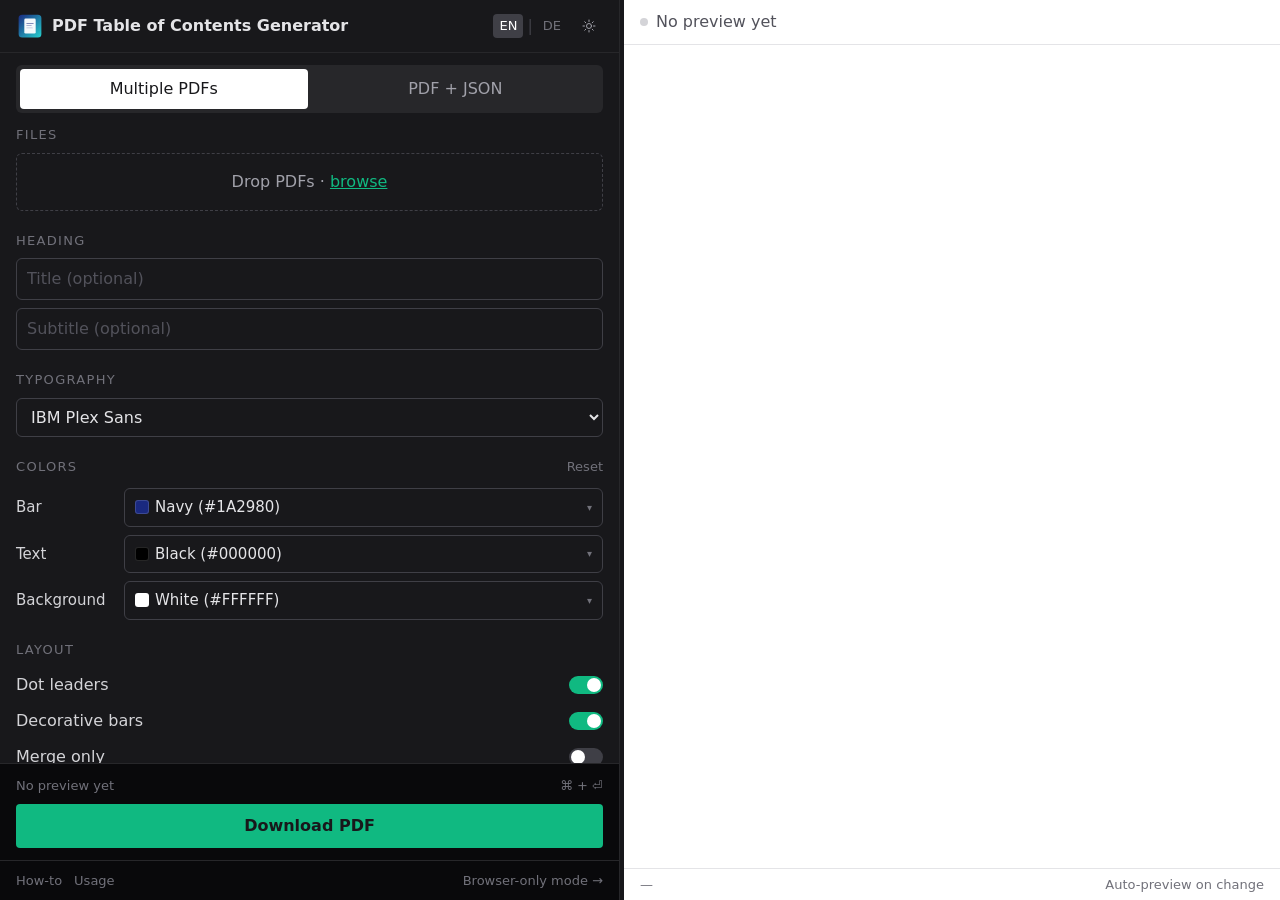
==== commit ea8a5c1c: "Fix navigation to and asset loading in browser-only mode The Studio rewrite of index.html dropped al" ====
--- a/static/index.html
+++ b/static/index.html
@@ -416,6 +416,13 @@
             data-i18n="btnDownload"></button>
         </div>
       </div>
+
+      <!-- Nav -->
+      <nav class="px-4 py-2.5 border-t border-zinc-800 bg-zinc-950 flex items-center gap-3 text-[13px] text-zinc-500">
+        <a href="/howto" class="hover:text-zinc-300 transition" data-i18n="navHowTo"></a>
+        <a href="/usage" class="hover:text-zinc-300 transition" data-i18n="navUsage"></a>
+        <a href="/local" class="ml-auto hover:text-zinc-300 transition" data-i18n="navLocal"></a>
+      </nav>
     </aside>
 
     <!-- Resize handle (desktop only) -->
@@ -502,6 +509,7 @@
         btnShowPreview: 'Show preview', btnClose: 'Close',
         colorCustom: 'Custom…', btnResetColors: 'Reset',
         appTitle: 'PDF Table of Contents Generator',
+        navHowTo: 'How-to', navUsage: 'Usage', navLocal: 'Browser-only mode →',
         statusFiles: (n, mb) => `${n} file${n===1?'':'s'} · ${mb}`,
         fallback: 'inhaltsverzeichnis.pdf',
       },
@@ -523,6 +531,7 @@
         btnShowPreview: 'Vorschau anzeigen', btnClose: 'Schließen',
         colorCustom: 'Eigene…', btnResetColors: 'Zurücksetzen',
         appTitle: 'PDF Inhaltsverzeichnis-Generator',
+        navHowTo: 'Anleitung', navUsage: 'Nutzung', navLocal: 'Browser-Modus →',
         statusFiles: (n, mb) => `${n} Datei${n===1?'':'en'} · ${mb}`,
         fallback: 'inhaltsverzeichnis.pdf',
       },
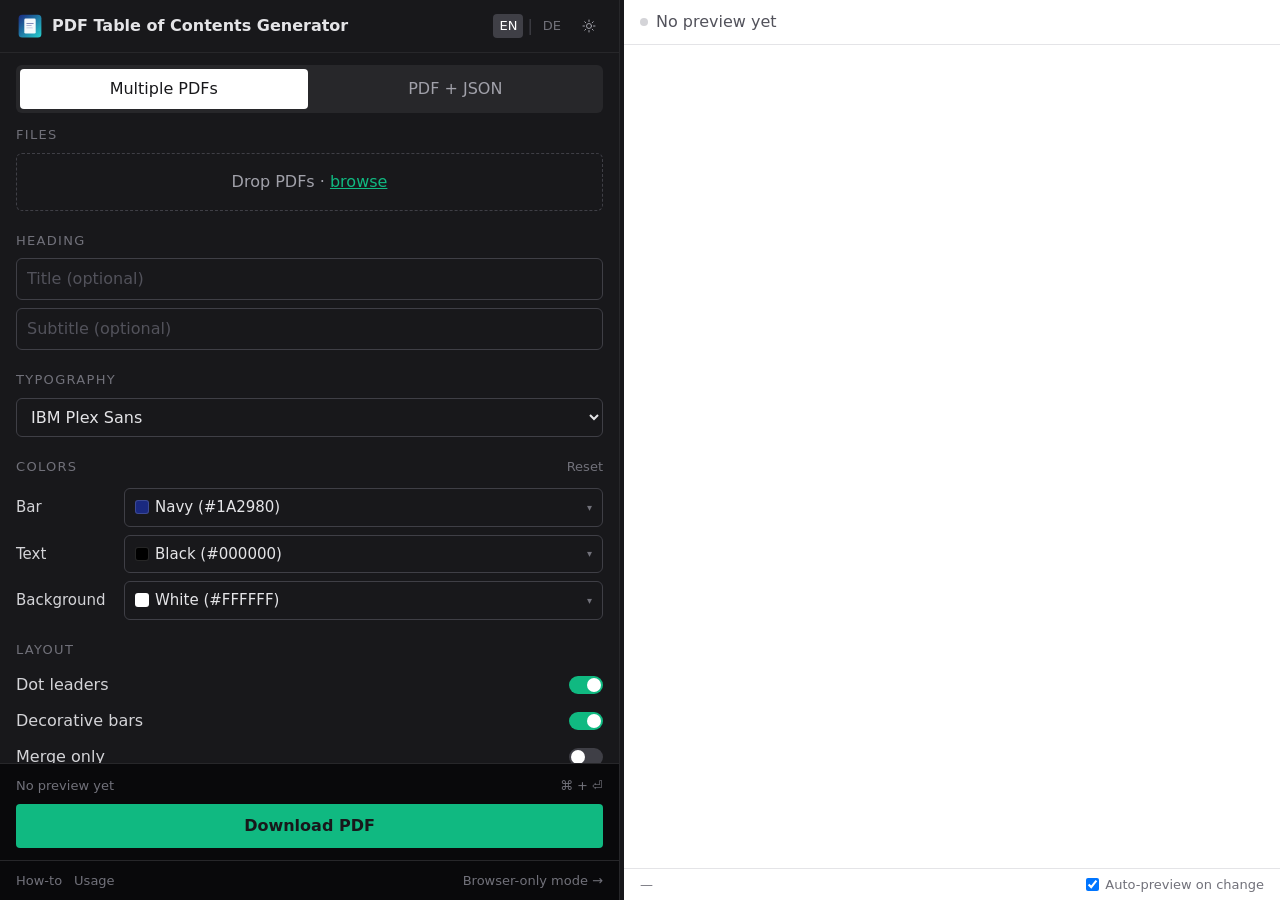
==== commit 4cdca119: "Share theme between pages, reskin /local, add live TOC preview The Studio rewrite only ever touched " ====
--- a/static/index.html
+++ b/static/index.html
@@ -6,33 +6,10 @@
   <title>PDF Table of Contents Generator</title>
   <link rel="icon" type="image/svg+xml" href="/static/logos/logo3a.svg">
   <script src="/static/tailwindcss.js"></script>
-  <script>
-    tailwind.config = {
-      safelist: ['bg-accent-600', 'text-accent-600', 'border-accent-600', 'ring-accent-500'],
-      theme: { extend: { colors: {
-        accent: {
-          50:'var(--c-accent-50)', 100:'var(--c-accent-100)', 500:'var(--c-accent-500)',
-          600:'var(--c-accent-600)', 700:'var(--c-accent-700)', 800:'var(--c-accent-800)',
-        },
-        base: {
-          50:'var(--c-base-50)', 100:'var(--c-base-100)', 200:'var(--c-base-200)',
-          300:'var(--c-base-300)', 400:'var(--c-base-400)', 500:'var(--c-base-500)',
-          600:'var(--c-base-600)', 700:'var(--c-base-700)', 800:'var(--c-base-800)', 900:'var(--c-base-900)',
-        },
-      }}}
-    }
-  </script>
+  <script src="/static/theme.js"></script>
+  <link rel="stylesheet" href="/static/theme.css">
   <style>
-    /* Default: dark sidebar (standard Studio look) */
-    :root {
-      --c-accent-50:#ecfdf5;--c-accent-100:#d1fae5;--c-accent-500:#10b981;
-      --c-accent-600:#059669;--c-accent-700:#047857;--c-accent-800:#065f46;
-      --c-base-50:#fafafa;--c-base-100:#f4f4f5;--c-base-200:#e4e4e7;--c-base-300:#d4d4d8;
-      --c-base-400:#a1a1aa;--c-base-500:#71717a;--c-base-600:#52525b;
-      --c-base-700:#3f3f46;--c-base-800:#27272a;--c-base-900:#18181b;
-      --c-sidebar-accent:#10b981;
-    }
-    .theme-light { --c-sidebar-accent:#059669; }
+    /* Palette and shared drag/drop rules live in theme.css */
 
     /* Light-mode sidebar surface overrides */
     .theme-light aside {
@@ -61,23 +38,16 @@
     .theme-light .title-input { background:#ffffff; color:#18181b; }
     .theme-light .seg.active { background:#18181b; color:#ffffff; }
     .theme-light .file-row.editing { background:#f4f4f5; }
-    .theme-light .drop-zone.drag-over { background:rgba(0,0,0,.04); }
     .theme-light .switch .slider { background:#e4e4e7; }
     .theme-light .switch input:checked + .slider:before { background:#ffffff; }
     .theme-light #divider { background:#e4e4e7; }
     .theme-light #divider:hover, .theme-light #divider.dragging { background:#059669; }
     .theme-light .file-row.has-custom .file-title { color:#059669; }
     .theme-light #btn-preview-mobile { background:#f4f4f5 !important; color:#18181b !important; border-color:#d4d4d8 !important; }
-    body { font-family: ui-sans-serif, system-ui, -apple-system, "Segoe UI", Roboto, sans-serif; }
     html, body { overflow: hidden; height: 100%; }
     .seg.active { background:#fff; color:#18181b; }
     .seg-accent { color: var(--c-sidebar-accent); }
     .ring-sidebar { box-shadow: 0 0 0 2px var(--c-sidebar-accent); }
-    .file-item.dragging { opacity: .4; }
-    .file-item.drag-over-item { border-top: 2px solid var(--c-sidebar-accent); }
-    .drag-handle { cursor: grab; user-select: none; }
-    .drag-handle:active { cursor: grabbing; }
-    .drop-zone.drag-over { border-color: var(--c-sidebar-accent); background-color: rgba(255,255,255,.04); }
     .scroll::-webkit-scrollbar { width: 8px; height: 8px; }
     .scroll::-webkit-scrollbar-thumb { background: #3f3f46; border-radius: 4px; }
     .scroll::-webkit-scrollbar-thumb:hover { background: #52525b; }
@@ -226,7 +196,6 @@
     }
     .switch input:checked + .slider { background: var(--c-sidebar-accent); }
     .switch input:checked + .slider:before { transform: translateX(16px); }
-    .theme-mono .switch input:checked + .slider:before { background: #18181b; }
 
     /* Mobile sheet for preview */
     @media (max-width: 767px) {
@@ -483,7 +452,10 @@
 
       <div class="px-4 py-1.5 bg-white border-t border-base-200 text-[13px] text-base-500 flex items-center justify-between">
         <span id="footer-stats">—</span>
-        <span data-i18n="autoPreview"></span>
+        <label class="flex items-center gap-1.5 cursor-pointer select-none">
+          <input type="checkbox" id="auto-preview" checked onchange="onAutoPreviewToggle()">
+          <span data-i18n="autoPreview"></span>
+        </label>
       </div>
     </main>
   </div>
@@ -505,7 +477,8 @@
         previewEmptyTitle: 'Add files to see a live preview',
         previewEmptyHint: 'Every change re-renders the actual PDF',
         rendering: 'Rendering preview', errorTitle: 'Render failed',
-        autoPreview: 'Auto-preview on change', btnDownload: 'Download PDF',
+        autoPreview: 'Auto-preview on change', previewPaused: 'Auto-preview off',
+        btnDownload: 'Download PDF',
         btnShowPreview: 'Show preview', btnClose: 'Close',
         colorCustom: 'Custom…', btnResetColors: 'Reset',
         appTitle: 'PDF Table of Contents Generator',
@@ -527,7 +500,8 @@
         previewEmptyTitle: 'Dateien hinzufügen für Live-Vorschau',
         previewEmptyHint: 'Jede Änderung rendert das echte PDF',
         rendering: 'Vorschau wird erstellt', errorTitle: 'Render-Fehler',
-        autoPreview: 'Auto-Vorschau bei Änderung', btnDownload: 'PDF herunterladen',
+        autoPreview: 'Auto-Vorschau bei Änderung', previewPaused: 'Automatische Vorschau aus',
+        btnDownload: 'PDF herunterladen',
         btnShowPreview: 'Vorschau anzeigen', btnClose: 'Schließen',
         colorCustom: 'Eigene…', btnResetColors: 'Zurücksetzen',
         appTitle: 'PDF Inhaltsverzeichnis-Generator',
@@ -885,6 +859,8 @@
     let currentController = null;
     let currentBlobUrl = null;
     let currentFilename = null;
+    let previewDirty = false; // inputs changed since the last successful render
+    let lastStatus = 'idle';
     const DEBOUNCE_MS = 700;
 
     function inputsReady() {
@@ -895,8 +871,24 @@
     function schedulePreview() {
       if (debounceTimer) clearTimeout(debounceTimer);
       if (!inputsReady()) { showEmpty(); return; }
+      previewDirty = true;
+      if (!document.getElementById('auto-preview').checked) {
+        setStatusDot('idle', t('previewPaused'));
+        return;
+      }
       setStatusDot('staling', t('previewStale'));
       debounceTimer = setTimeout(renderPreview, DEBOUNCE_MS);
+    }
+
+    // Downloading by hand (⌘+⏎ / the button) bypasses this gate and renders.
+    function onAutoPreviewToggle() {
+      if (document.getElementById('auto-preview').checked) {
+        renderPreview();
+      } else {
+        if (debounceTimer) clearTimeout(debounceTimer);
+        setStatusDot('idle', t('previewPaused'));
+      }
+      updateDownloadButton();
     }
 
     async function renderPreview() {
@@ -954,6 +946,7 @@
         currentBlobUrl = URL.createObjectURL(blob);
         document.getElementById('preview-frame').src = currentBlobUrl + '#toolbar=0&navpanes=0';
         document.getElementById('preview-info').textContent = fmtSize(blob.size);
+        previewDirty = false;
         setStatusDot('ready', t('previewReady'));
       } catch (err) {
         if (err.name === 'AbortError') return;
@@ -993,13 +986,26 @@
       lbl.textContent = label;
       stat.className = 'text-[13px] ' + statCls;
       stat.textContent = label;
-      // Download is only valid when the current preview is fresh
-      document.getElementById('btn-generate').disabled = state !== 'ready';
+      lastStatus = state;
+      updateDownloadButton();
+    }
+
+    // The download reuses the preview blob, so it is normally gated on a
+    // fresh preview. With auto-preview off there may be no fresh preview to
+    // wait for — downloadCurrent() renders on demand instead.
+    function updateDownloadButton() {
+      const auto = document.getElementById('auto-preview').checked;
+      const usable = lastStatus === 'ready' || (!auto && inputsReady());
+      document.getElementById('btn-generate').disabled = !usable;
     }
 
     // ══════════════ Download ══════════════
-    function downloadCurrent() {
-      if (!currentBlobUrl) return;
+    async function downloadCurrent() {
+      if (!inputsReady()) return;
+      if (!currentBlobUrl || previewDirty) {
+        await renderPreview(); // never download a stale PDF
+      }
+      if (!currentBlobUrl) return; // render failed; the error is already shown
       const a = document.createElement('a');
       a.href = currentBlobUrl; a.download = currentFilename || 'inhaltsverzeichnis.pdf';
       document.body.appendChild(a); a.click(); a.remove();
--- a/static/theme.css
+++ b/static/theme.css
@@ -0,0 +1,66 @@
+/* ══════════════════════════════════════════════════════════════════
+   Shared design tokens for index.html and local.html.
+
+   Both pages default to the dark Studio look and switch to light by
+   toggling `.theme-light` on <body> (persisted under `toc-theme`).
+   Page-specific chrome stays in each page's own <style> block; only
+   what both pages need lives here.
+   ══════════════════════════════════════════════════════════════════ */
+
+:root {
+  /* Raw palette — emerald accent over a zinc ramp (50 = lightest) */
+  --c-accent-50:  #ecfdf5; --c-accent-100: #d1fae5;
+  --c-accent-500: #10b981; --c-accent-600: #059669;
+  --c-accent-700: #047857; --c-accent-800: #065f46;
+  --c-base-50:  #fafafa; --c-base-100: #f4f4f5;
+  --c-base-200: #e4e4e7; --c-base-300: #d4d4d8;
+  --c-base-400: #a1a1aa; --c-base-500: #71717a;
+  --c-base-600: #52525b; --c-base-700: #3f3f46;
+  --c-base-800: #27272a; --c-base-900: #18181b;
+
+  /* Semantic tokens — dark by default */
+  --c-sidebar-accent: #10b981;
+  --c-surface:        #09090b;
+  --c-surface-raised: #18181b;
+  --c-line:           #3f3f46;
+  --c-line-strong:    #52525b;
+  --c-text:           #e4e4e7;
+  --c-text-muted:     #a1a1aa;
+  --c-text-faint:     #71717a;
+  --c-tint:           rgba(16, 185, 129, .14);
+  --c-danger:         #f87171;
+  --c-danger-tint:    rgba(239, 68, 68, .14);
+}
+
+.theme-light {
+  --c-sidebar-accent: #059669;
+  --c-surface:        #fafafa;
+  --c-surface-raised: #ffffff;
+  --c-line:           #d4d4d8;
+  --c-line-strong:    #a1a1aa;
+  --c-text:           #18181b;
+  --c-text-muted:     #52525b;
+  --c-text-faint:     #a1a1aa;
+  --c-tint:           #ecfdf5;
+  --c-danger:         #b91c1c;
+  --c-danger-tint:    #fef2f2;
+}
+
+body {
+  font-family: ui-sans-serif, system-ui, -apple-system, "Segoe UI", Roboto, sans-serif;
+}
+
+/* ── Drag & drop (file list + drop zone) ───────────────────────── */
+
+.drop-zone.drag-over {
+  border-color: var(--c-sidebar-accent);
+  background-color: rgba(255, 255, 255, .04);
+}
+.theme-light .drop-zone.drag-over { background-color: rgba(0, 0, 0, .04); }
+
+.file-item { transition: background-color .15s; }
+.file-item.dragging { opacity: .4; }
+.file-item.drag-over-item { border-top: 2px solid var(--c-sidebar-accent); }
+
+.drag-handle { cursor: grab; user-select: none; }
+.drag-handle:active { cursor: grabbing; }
